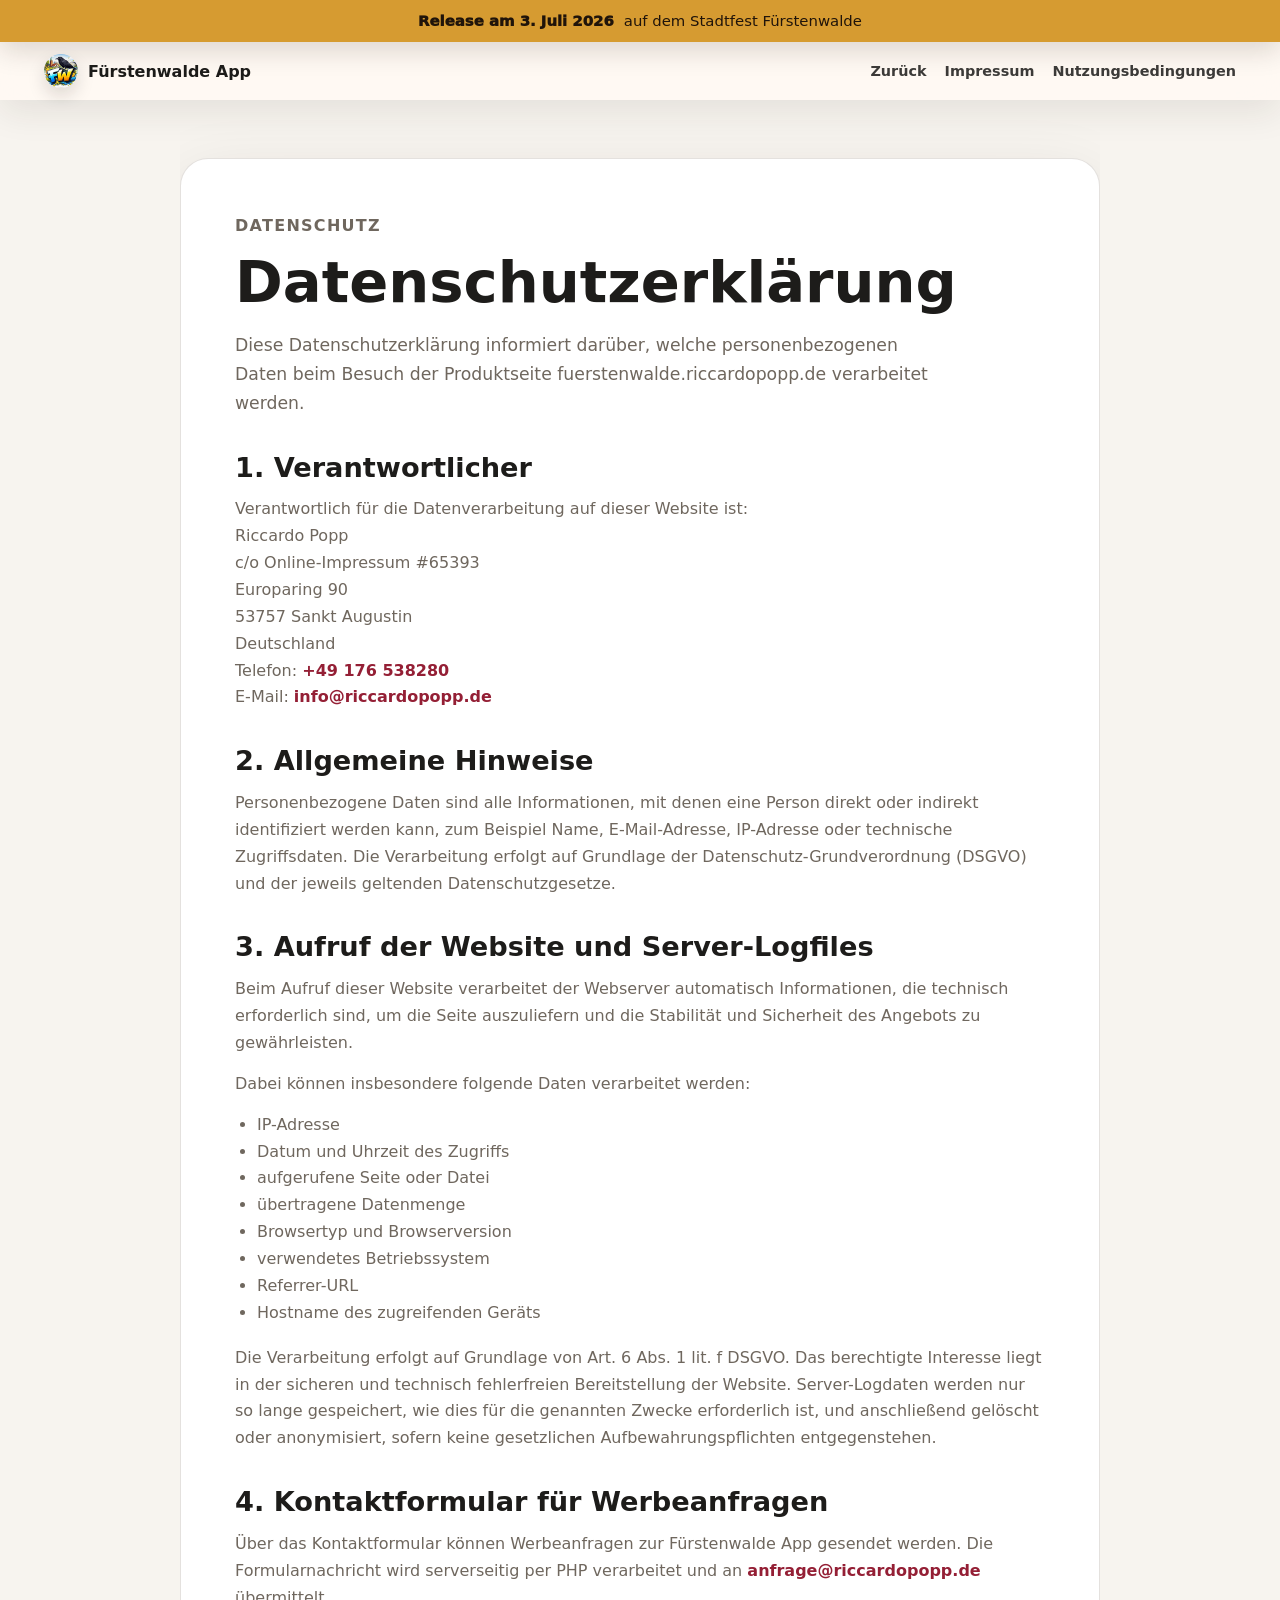
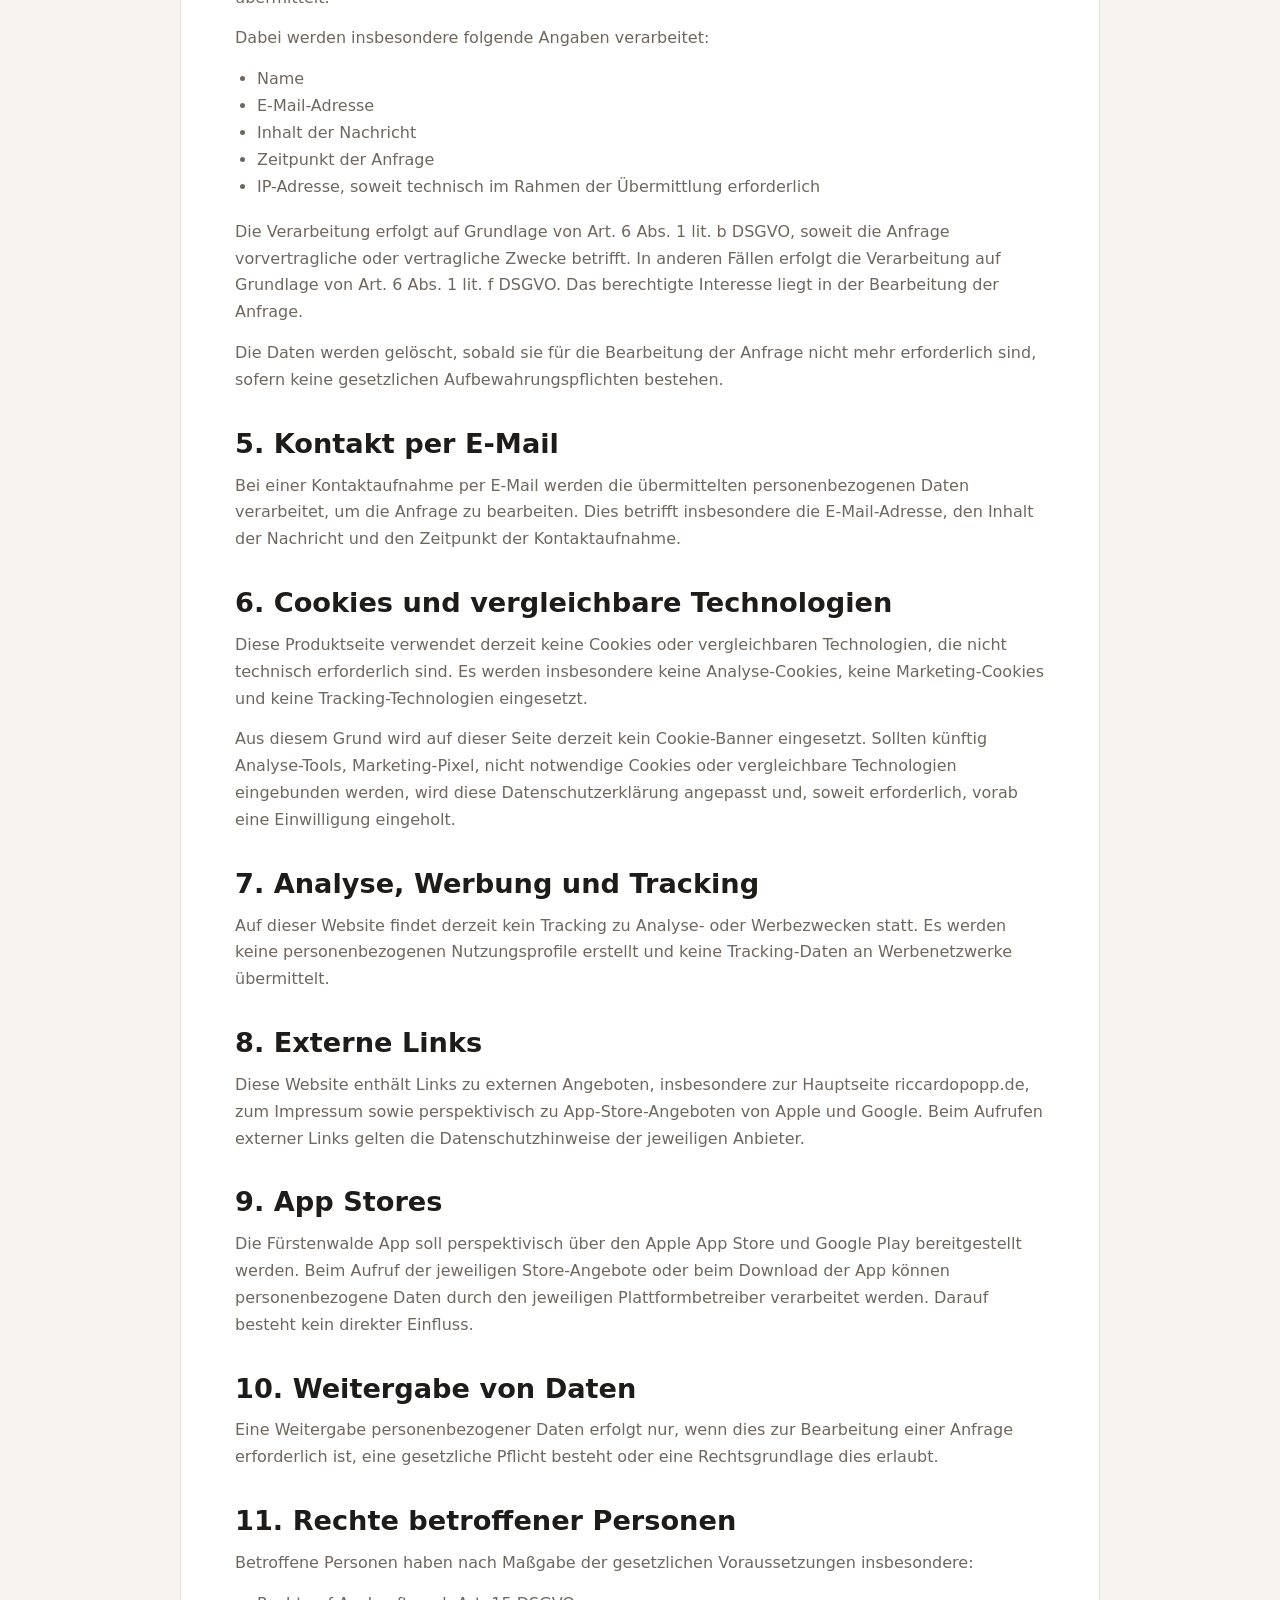
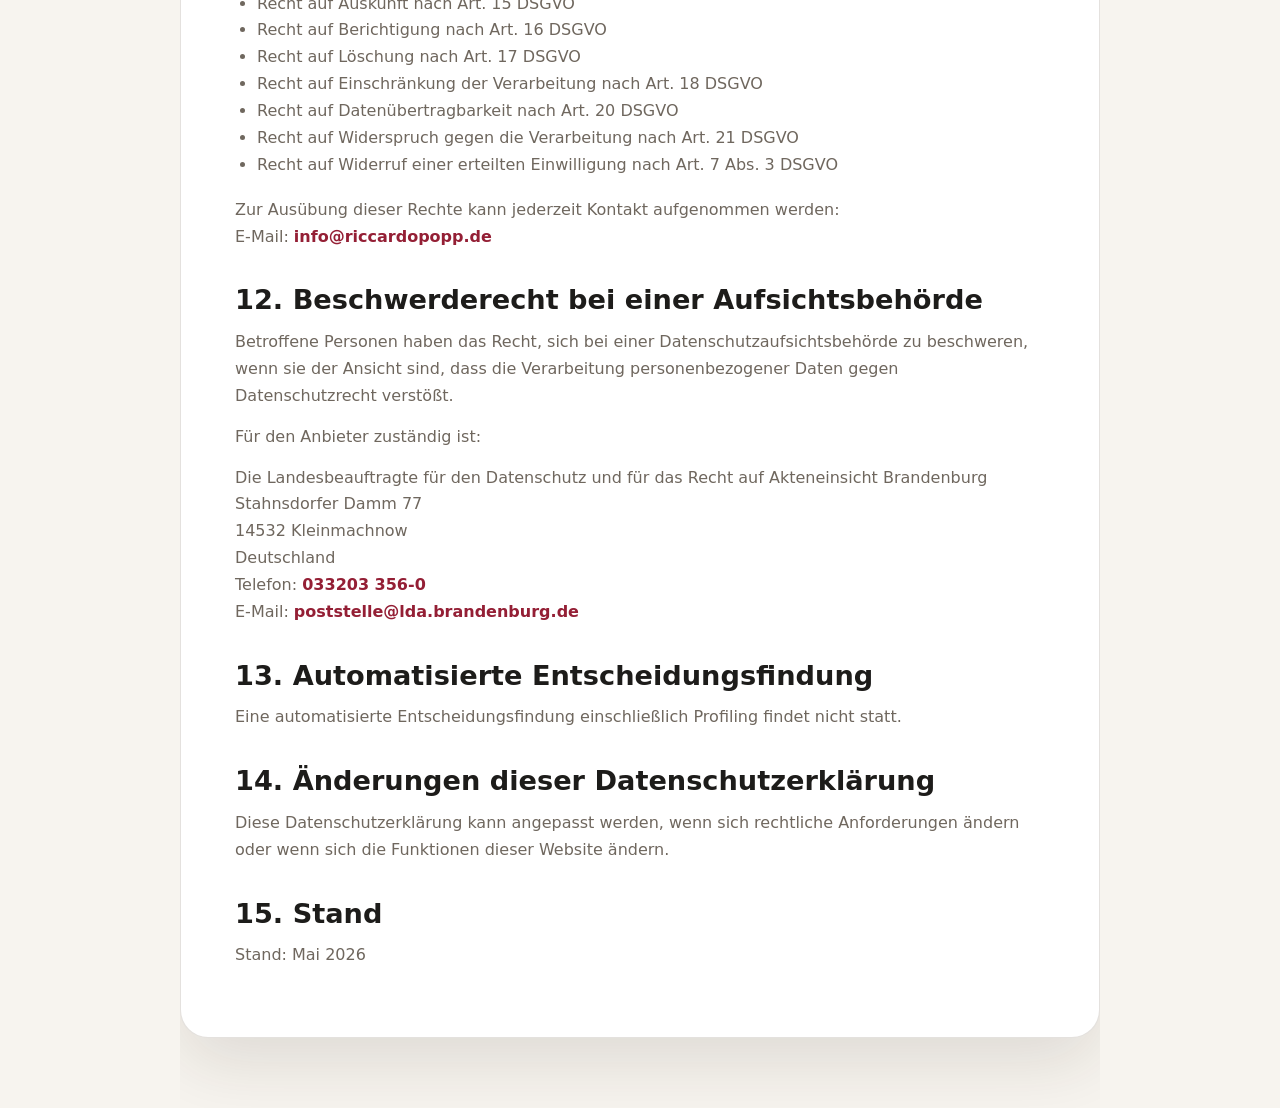
==== datenschutz.html @ dd573091 "fuerstenwalde" ====
<!doctype html>
<html lang="de">
  <head>
    <meta charset="utf-8" />
    <meta name="viewport" content="width=device-width, initial-scale=1" />
    <meta name="description" content="Datenschutzerklärung für die Produktseite der Fürstenwalde App gemäß DSGVO." />
    <title>Datenschutzerklärung | Fürstenwalde App</title>
    <meta name="robots" content="noindex, follow" />
    <meta name="theme-color" content="#d69b31" />
    <link rel="canonical" href="https://fuerstenwalde.riccardopopp.de/datenschutz.html" />
    <link rel="icon" type="image/png" sizes="512x512" href="assets/icon-512.png" />
    <link rel="apple-touch-icon" href="assets/icon-512.png" />
    <link rel="stylesheet" href="styles.css" />
  </head>
  <body class="legal-page">
    <div class="release-banner">
      <strong>Release am 3. Juli 2026</strong>
      <span>auf dem Stadtfest Fürstenwalde</span>
    </div>

    <header class="site-header is-scrolled legal-header">
      <a class="brand" href="./index.html" aria-label="Zur Fürstenwalde App Startseite">
        <img src="assets/icon-512.png" alt="" />
        <span>Fürstenwalde App</span>
      </a>
      <nav aria-label="Rechtliche Navigation">
        <a href="./index.html">Zurück</a>
        <a href="./impressum.html">Impressum</a>
        <a href="./nutzungsbedingungen.html">Nutzungsbedingungen</a>
      </nav>
    </header>

    <main class="legal-main">
      <article class="legal-card">
        <p class="section-kicker">Datenschutz</p>
        <h1>Datenschutzerklärung</h1>
        <p class="legal-intro">
          Diese Datenschutzerklärung informiert darüber, welche personenbezogenen Daten beim Besuch
          der Produktseite fuerstenwalde.riccardopopp.de verarbeitet werden.
        </p>

        <h2>1. Verantwortlicher</h2>
        <p>
          Verantwortlich für die Datenverarbeitung auf dieser Website ist:<br />
          Riccardo Popp<br />
          c/o Online-Impressum #65393<br />
          Europaring 90<br />
          53757 Sankt Augustin<br />
          Deutschland<br />
          Telefon: <a href="tel:+49176538280">+49 176 538280</a><br />
          E-Mail: <a href="mailto:info@riccardopopp.de">info@riccardopopp.de</a>
        </p>

        <h2>2. Allgemeine Hinweise</h2>
        <p>
          Personenbezogene Daten sind alle Informationen, mit denen eine Person direkt oder indirekt
          identifiziert werden kann, zum Beispiel Name, E-Mail-Adresse, IP-Adresse oder technische
          Zugriffsdaten. Die Verarbeitung erfolgt auf Grundlage der Datenschutz-Grundverordnung
          (DSGVO) und der jeweils geltenden Datenschutzgesetze.
        </p>

        <h2>3. Aufruf der Website und Server-Logfiles</h2>
        <p>
          Beim Aufruf dieser Website verarbeitet der Webserver automatisch Informationen, die
          technisch erforderlich sind, um die Seite auszuliefern und die Stabilität und Sicherheit
          des Angebots zu gewährleisten.
        </p>
        <p>Dabei können insbesondere folgende Daten verarbeitet werden:</p>
        <ul>
          <li>IP-Adresse</li>
          <li>Datum und Uhrzeit des Zugriffs</li>
          <li>aufgerufene Seite oder Datei</li>
          <li>übertragene Datenmenge</li>
          <li>Browsertyp und Browserversion</li>
          <li>verwendetes Betriebssystem</li>
          <li>Referrer-URL</li>
          <li>Hostname des zugreifenden Geräts</li>
        </ul>
        <p>
          Die Verarbeitung erfolgt auf Grundlage von Art. 6 Abs. 1 lit. f DSGVO. Das berechtigte
          Interesse liegt in der sicheren und technisch fehlerfreien Bereitstellung der Website.
          Server-Logdaten werden nur so lange gespeichert, wie dies für die genannten Zwecke
          erforderlich ist, und anschließend gelöscht oder anonymisiert, sofern keine gesetzlichen
          Aufbewahrungspflichten entgegenstehen.
        </p>

        <h2>4. Kontaktformular für Werbeanfragen</h2>
        <p>
          Über das Kontaktformular können Werbeanfragen zur Fürstenwalde App gesendet werden. Die
          Formularnachricht wird serverseitig per PHP verarbeitet und an
          <a href="mailto:anfrage@riccardopopp.de">anfrage@riccardopopp.de</a> übermittelt.
        </p>
        <p>Dabei werden insbesondere folgende Angaben verarbeitet:</p>
        <ul>
          <li>Name</li>
          <li>E-Mail-Adresse</li>
          <li>Inhalt der Nachricht</li>
          <li>Zeitpunkt der Anfrage</li>
          <li>IP-Adresse, soweit technisch im Rahmen der Übermittlung erforderlich</li>
        </ul>
        <p>
          Die Verarbeitung erfolgt auf Grundlage von Art. 6 Abs. 1 lit. b DSGVO, soweit die Anfrage
          vorvertragliche oder vertragliche Zwecke betrifft. In anderen Fällen erfolgt die
          Verarbeitung auf Grundlage von Art. 6 Abs. 1 lit. f DSGVO. Das berechtigte Interesse liegt
          in der Bearbeitung der Anfrage.
        </p>
        <p>
          Die Daten werden gelöscht, sobald sie für die Bearbeitung der Anfrage nicht mehr
          erforderlich sind, sofern keine gesetzlichen Aufbewahrungspflichten bestehen.
        </p>

        <h2>5. Kontakt per E-Mail</h2>
        <p>
          Bei einer Kontaktaufnahme per E-Mail werden die übermittelten personenbezogenen Daten
          verarbeitet, um die Anfrage zu bearbeiten. Dies betrifft insbesondere die E-Mail-Adresse,
          den Inhalt der Nachricht und den Zeitpunkt der Kontaktaufnahme.
        </p>

        <h2>6. Cookies und vergleichbare Technologien</h2>
        <p>
          Diese Produktseite verwendet derzeit keine Cookies oder vergleichbaren Technologien, die
          nicht technisch erforderlich sind. Es werden insbesondere keine Analyse-Cookies, keine
          Marketing-Cookies und keine Tracking-Technologien eingesetzt.
        </p>
        <p>
          Aus diesem Grund wird auf dieser Seite derzeit kein Cookie-Banner eingesetzt. Sollten
          künftig Analyse-Tools, Marketing-Pixel, nicht notwendige Cookies oder vergleichbare
          Technologien eingebunden werden, wird diese Datenschutzerklärung angepasst und, soweit
          erforderlich, vorab eine Einwilligung eingeholt.
        </p>

        <h2>7. Analyse, Werbung und Tracking</h2>
        <p>
          Auf dieser Website findet derzeit kein Tracking zu Analyse- oder Werbezwecken statt. Es
          werden keine personenbezogenen Nutzungsprofile erstellt und keine Tracking-Daten an
          Werbenetzwerke übermittelt.
        </p>

        <h2>8. Externe Links</h2>
        <p>
          Diese Website enthält Links zu externen Angeboten, insbesondere zur Hauptseite
          riccardopopp.de, zum Impressum sowie perspektivisch zu App-Store-Angeboten von Apple und
          Google. Beim Aufrufen externer Links gelten die Datenschutzhinweise der jeweiligen
          Anbieter.
        </p>

        <h2>9. App Stores</h2>
        <p>
          Die Fürstenwalde App soll perspektivisch über den Apple App Store und Google Play
          bereitgestellt werden. Beim Aufruf der jeweiligen Store-Angebote oder beim Download der App
          können personenbezogene Daten durch den jeweiligen Plattformbetreiber verarbeitet werden.
          Darauf besteht kein direkter Einfluss.
        </p>

        <h2>10. Weitergabe von Daten</h2>
        <p>
          Eine Weitergabe personenbezogener Daten erfolgt nur, wenn dies zur Bearbeitung einer
          Anfrage erforderlich ist, eine gesetzliche Pflicht besteht oder eine Rechtsgrundlage dies
          erlaubt.
        </p>

        <h2>11. Rechte betroffener Personen</h2>
        <p>Betroffene Personen haben nach Maßgabe der gesetzlichen Voraussetzungen insbesondere:</p>
        <ul>
          <li>Recht auf Auskunft nach Art. 15 DSGVO</li>
          <li>Recht auf Berichtigung nach Art. 16 DSGVO</li>
          <li>Recht auf Löschung nach Art. 17 DSGVO</li>
          <li>Recht auf Einschränkung der Verarbeitung nach Art. 18 DSGVO</li>
          <li>Recht auf Datenübertragbarkeit nach Art. 20 DSGVO</li>
          <li>Recht auf Widerspruch gegen die Verarbeitung nach Art. 21 DSGVO</li>
          <li>Recht auf Widerruf einer erteilten Einwilligung nach Art. 7 Abs. 3 DSGVO</li>
        </ul>
        <p>
          Zur Ausübung dieser Rechte kann jederzeit Kontakt aufgenommen werden:<br />
          E-Mail: <a href="mailto:info@riccardopopp.de">info@riccardopopp.de</a>
        </p>

        <h2>12. Beschwerderecht bei einer Aufsichtsbehörde</h2>
        <p>
          Betroffene Personen haben das Recht, sich bei einer Datenschutzaufsichtsbehörde zu
          beschweren, wenn sie der Ansicht sind, dass die Verarbeitung personenbezogener Daten gegen
          Datenschutzrecht verstößt.
        </p>
        <p>Für den Anbieter zuständig ist:</p>
        <p>
          Die Landesbeauftragte für den Datenschutz und für das Recht auf Akteneinsicht Brandenburg<br />
          Stahnsdorfer Damm 77<br />
          14532 Kleinmachnow<br />
          Deutschland<br />
          Telefon: <a href="tel:+49332033560">033203 356-0</a><br />
          E-Mail: <a href="mailto:poststelle@lda.brandenburg.de">poststelle@lda.brandenburg.de</a>
        </p>

        <h2>13. Automatisierte Entscheidungsfindung</h2>
        <p>Eine automatisierte Entscheidungsfindung einschließlich Profiling findet nicht statt.</p>

        <h2>14. Änderungen dieser Datenschutzerklärung</h2>
        <p>
          Diese Datenschutzerklärung kann angepasst werden, wenn sich rechtliche Anforderungen ändern
          oder wenn sich die Funktionen dieser Website ändern.
        </p>

        <h2>15. Stand</h2>
        <p>Stand: Mai 2026</p>
      </article>
    </main>
  </body>
</html>
---- styles.css ----
:root {
  color-scheme: light;
  --bg: #f7f4ef;
  --surface: #fffaf3;
  --surface-strong: #ffffff;
  --ink: #1d1c1a;
  --muted: #6f675e;
  --line: rgba(90, 69, 53, 0.16);
  --primary: #941f35;
  --primary-dark: #651525;
  --civic: #1f6f6d;
  --gold: #d69b31;
  --green: #577d4c;
  --shadow: 0 24px 70px rgba(45, 32, 20, 0.14);
  --radius: 8px;
  --max: 1180px;
  --section-y: clamp(46px, 6vw, 76px);
  --section-y-tight: clamp(28px, 4vw, 46px);
  --hero-shift: 0px;
  --hero-scale: 1;
  --showcase-shift: 0px;
  --showcase-x: 0px;
  --showcase-bg-x: 0px;
  --showcase-bg-y: 0px;
  --showcase-scale: 1;
  --showcase-rotate: 0deg;
  --waldemar-shift: 0px;
  --waldemar-x: 0px;
  --waldemar-scale: 1;
  --waldemar-rotate: 0deg;
  --city-shift: 0px;
  --hero-content-shift: 0px;
  --spotlight-x: 50%;
  --spotlight-y: 20%;
}

* {
  box-sizing: border-box;
}

html {
  scroll-behavior: smooth;
}

body {
  margin: 0;
  font-family: Inter, ui-sans-serif, system-ui, -apple-system, BlinkMacSystemFont, "Segoe UI", sans-serif;
  background:
    linear-gradient(180deg, rgba(255, 250, 243, 0.9), rgba(247, 244, 239, 0.98) 22%, var(--bg));
  color: var(--ink);
}

img {
  display: block;
  max-width: 100%;
  height: auto;
}

a {
  color: inherit;
  text-decoration: none;
}

.release-banner {
  position: fixed;
  z-index: 30;
  top: 0;
  left: 0;
  right: 0;
  min-height: 42px;
  display: flex;
  align-items: center;
  justify-content: center;
  gap: 10px;
  padding: 9px 18px;
  background: var(--gold);
  color: #20140a;
  text-align: center;
  font-size: 0.93rem;
  box-shadow: 0 8px 28px rgba(32, 20, 10, 0.16);
}

.release-banner strong {
  font-weight: 950;
}

.site-header {
  position: fixed;
  z-index: 20;
  top: 42px;
  left: 0;
  right: 0;
  display: flex;
  align-items: center;
  justify-content: space-between;
  gap: 24px;
  padding: 16px clamp(18px, 4vw, 44px);
  color: white;
  transition: background 220ms ease, color 220ms ease, box-shadow 220ms ease, padding 220ms ease;
}

.site-header.is-scrolled {
  background: rgba(255, 250, 243, 0.9);
  color: var(--ink);
  box-shadow: 0 12px 35px rgba(45, 32, 20, 0.09);
  backdrop-filter: blur(18px);
  padding-top: 12px;
  padding-bottom: 12px;
}

.brand {
  display: inline-flex;
  align-items: center;
  gap: 10px;
  font-weight: 800;
}

.brand img {
  width: 34px;
  height: 34px;
  border-radius: 50%;
  background: white;
  box-shadow: 0 8px 18px rgba(18, 14, 10, 0.14);
  transition: transform 220ms ease;
}

.brand:hover img {
  transform: scale(1.05);
}

nav {
  display: flex;
  align-items: center;
  gap: 18px;
  font-size: 0.9rem;
  font-weight: 700;
}

nav a {
  opacity: 0.86;
  position: relative;
  transition: opacity 180ms ease;
}

nav a::after {
  content: "";
  position: absolute;
  left: 0;
  right: 0;
  bottom: -8px;
  height: 2px;
  background: currentColor;
  opacity: 0;
  transform: scaleX(0.5);
  transition: opacity 180ms ease, transform 180ms ease;
}

nav a:hover {
  opacity: 1;
}

nav a:hover::after {
  opacity: 0.38;
  transform: scaleX(1);
}

main {
  overflow: hidden;
}

.hero {
  position: relative;
  min-height: 86svh;
  display: flex;
  align-items: center;
  padding: 142px clamp(20px, 6vw, 86px) 62px;
  color: white;
  isolation: isolate;
  overflow: hidden;
}

.hero-bg,
.hero-overlay {
  position: absolute;
  inset: 0;
  width: 100%;
  height: 100%;
}

.hero-bg {
  object-fit: cover;
  transform: translate3d(0, var(--hero-shift), 0) scale(var(--hero-scale));
  transform-origin: center;
  will-change: transform;
}

.hero-overlay {
  background:
    radial-gradient(circle at var(--spotlight-x) var(--spotlight-y), rgba(214, 155, 49, 0.28), transparent 24%),
    linear-gradient(90deg, rgba(35, 17, 21, 0.86), rgba(35, 17, 21, 0.58) 46%, rgba(35, 17, 21, 0.24)),
    linear-gradient(0deg, rgba(0, 0, 0, 0.32), rgba(0, 0, 0, 0.05));
  transition: background 240ms ease;
}

.hero::after {
  content: "";
  position: absolute;
  inset: auto -10% -22% -10%;
  height: 34%;
  z-index: 0;
  background: linear-gradient(0deg, var(--bg), rgba(247, 244, 239, 0));
  pointer-events: none;
}

.hero-content {
  position: relative;
  z-index: 1;
}

.hero-content {
  max-width: 740px;
  animation: heroEnter 900ms cubic-bezier(0.16, 1, 0.3, 1) backwards;
  transform: translate3d(0, var(--hero-content-shift), 0);
  will-change: transform;
}

.eyebrow,
.section-kicker {
  margin: 0 0 12px;
  color: var(--gold);
  font-size: 0.74rem;
  font-weight: 900;
  letter-spacing: 0.08em;
  text-transform: uppercase;
}

.hero h1,
h2 {
  margin: 0;
  font-weight: 880;
  line-height: 1.04;
}

.hero h1 {
  max-width: 740px;
  font-size: clamp(2.85rem, 6.2vw, 4.9rem);
}

.hero p {
  max-width: 620px;
  margin: 20px 0 0;
  font-size: clamp(1.03rem, 1.6vw, 1.22rem);
  line-height: 1.52;
  color: rgba(255, 255, 255, 0.88);
}

.hero-actions {
  display: flex;
  flex-wrap: wrap;
  gap: 12px;
  margin-top: 28px;
}

.button {
  display: inline-flex;
  align-items: center;
  justify-content: center;
  min-height: 46px;
  padding: 0 17px;
  border-radius: var(--radius);
  font-weight: 820;
  transition: transform 180ms ease, box-shadow 180ms ease, background 180ms ease, border-color 180ms ease;
}

.button:hover {
  transform: translateY(-2px);
}

.button.primary {
  background: var(--primary);
  color: white;
  box-shadow: 0 16px 35px rgba(148, 31, 53, 0.28);
}

.button.secondary {
  color: white;
  border: 1px solid rgba(255, 255, 255, 0.54);
  background: rgba(255, 255, 255, 0.1);
  backdrop-filter: blur(12px);
}

.button.primary:hover {
  box-shadow: 0 22px 46px rgba(148, 31, 53, 0.34);
}

.button.secondary:hover {
  border-color: rgba(255, 255, 255, 0.82);
  background: rgba(255, 255, 255, 0.16);
}

.intro,
.story,
.store-release,
.showcase,
.features,
.audiences,
.waldemar,
.ads,
.team,
.contact,
.support-faq {
  width: min(var(--max), calc(100% - 40px));
  margin: 0 auto;
  padding: var(--section-y) 0;
}

.intro {
  display: grid;
  grid-template-columns: 0.86fr 1fr;
  gap: clamp(26px, 6vw, 70px);
  align-items: start;
}

.story {
  display: grid;
  grid-template-columns: 0.78fr 1fr;
  gap: clamp(26px, 6vw, 70px);
  padding-top: 0;
}

.story-text {
  display: grid;
  gap: 18px;
}

.store-release {
  display: grid;
  grid-template-columns: 1fr 0.82fr;
  gap: clamp(26px, 5vw, 60px);
  align-items: center;
  padding-top: var(--section-y-tight);
}

.store-release p {
  max-width: 680px;
  margin: 16px 0 0;
  color: var(--muted);
  font-size: clamp(1rem, 1.35vw, 1.14rem);
  line-height: 1.62;
}

.notify-form {
  margin-top: 24px;
}

.notify-row {
  display: flex;
  gap: 10px;
}

.notify-row input[type="email"] {
  flex: 1;
  min-width: 0;
  padding: 13px 16px;
  border: 1px solid var(--line);
  border-radius: var(--radius);
  background: var(--surface-strong);
  color: var(--ink);
  font: inherit;
  font-size: 0.97rem;
  font-weight: 700;
  outline: none;
  transition: border-color 160ms ease, box-shadow 160ms ease;
}

.notify-row input[type="email"]:focus {
  border-color: var(--primary);
  box-shadow: 0 0 0 4px rgba(148, 31, 53, 0.1);
}

.notify-row input[type="email"]::placeholder {
  color: var(--muted);
  font-weight: 500;
}

.notify-row button {
  padding: 13px 20px;
  border: 0;
  border-radius: var(--radius);
  background: var(--primary);
  color: white;
  font: inherit;
  font-size: 0.97rem;
  font-weight: 820;
  white-space: nowrap;
  cursor: pointer;
  box-shadow: 0 10px 28px rgba(148, 31, 53, 0.24);
  transition: transform 180ms ease, box-shadow 180ms ease, opacity 180ms ease;
}

.notify-row button:hover {
  transform: translateY(-2px);
  box-shadow: 0 16px 36px rgba(148, 31, 53, 0.3);
}

.notify-row button:disabled {
  cursor: wait;
  opacity: 0.7;
}

.notify-status {
  margin-top: 10px;
  font-size: 0.9rem;
  font-weight: 800;
  color: var(--muted);
}

.notify-status.is-success {
  color: var(--green);
}

.notify-status.is-error {
  color: var(--primary);
}

.sr-only {
  position: absolute;
  width: 1px;
  height: 1px;
  padding: 0;
  margin: -1px;
  overflow: hidden;
  clip: rect(0, 0, 0, 0);
  white-space: nowrap;
  border: 0;
}

.store-badges {
  display: grid;
  gap: 14px;
}

.store-badge {
  min-height: 78px;
  display: flex;
  align-items: center;
  gap: 16px;
  padding: 15px 18px;
  color: white;
  background: #0e1117;
  border: 1px solid rgba(255, 255, 255, 0.12);
  border-radius: 16px;
  box-shadow: 0 18px 42px rgba(18, 14, 10, 0.16);
  transition: transform 220ms ease, box-shadow 220ms ease;
}

.store-badge img {
  width: 34px;
  height: 38px;
  object-fit: contain;
}

.store-badge span,
.store-badge small,
.store-badge strong {
  display: block;
}

.store-badge small {
  color: rgba(255, 255, 255, 0.68);
  font-size: 0.78rem;
  font-weight: 750;
}

.store-badge strong {
  margin-top: 2px;
  font-size: 1.34rem;
  line-height: 1;
}

.store-badge.is-disabled {
  cursor: default;
  pointer-events: none;
}

.store-badge:hover {
  transform: translateY(-3px);
  box-shadow: 0 24px 54px rgba(18, 14, 10, 0.22);
}

h2 {
  font-size: clamp(1.85rem, 3.2vw, 3.05rem);
  letter-spacing: 0;
}

.intro > p,
.story-text p,
.showcase-copy p,
.waldemar p,
.ads p {
  margin: 0;
  color: var(--muted);
  font-size: clamp(1rem, 1.35vw, 1.14rem);
  line-height: 1.62;
}

.proof-strip {
  display: grid;
  grid-template-columns: repeat(3, minmax(0, 1fr));
  width: min(var(--max), calc(100% - 40px));
  margin: 0 auto;
  border-top: 1px solid var(--line);
  border-bottom: 1px solid var(--line);
}

.proof-strip div {
  padding: 22px 20px;
  border-right: 1px solid var(--line);
}

.proof-strip div:last-child {
  border-right: 0;
}

.proof-strip strong {
  display: block;
  color: var(--primary);
  font-size: clamp(1.75rem, 3vw, 2.65rem);
  line-height: 1;
}

.proof-strip span {
  display: block;
  margin-top: 8px;
  color: var(--muted);
  font-weight: 750;
}

.showcase {
  display: grid;
  grid-template-columns: 0.76fr 1fr;
  gap: clamp(30px, 6vw, 76px);
  align-items: center;
}

.showcase-copy p {
  margin-top: 16px;
}

.showcase-copy p + p {
  margin-top: 16px;
}

.showcase-highlight {
  position: relative;
  display: grid;
  place-items: center;
  min-height: clamp(430px, 52vw, 640px);
  isolation: isolate;
  perspective: 1000px;
}

.showcase-highlight::before {
  content: "";
  position: absolute;
  z-index: -1;
  width: min(88%, 640px);
  aspect-ratio: 1;
  border-radius: 50%;
  background:
    radial-gradient(circle, rgba(148, 31, 53, 0.18), transparent 62%),
    radial-gradient(circle at 62% 36%, rgba(31, 111, 109, 0.16), transparent 52%);
  filter: blur(2px);
  opacity: 0.82;
  transform: translate3d(var(--showcase-bg-x), var(--showcase-bg-y), 0) scale(var(--showcase-scale));
  transition: transform 120ms linear;
}

.showcase-highlight .showcase-home-person {
  width: 92%;
  max-width: 610px;
  justify-self: center;
  background: transparent;
  border: 0;
  border-radius: 0;
  box-shadow: none;
  transform:
    translate3d(var(--showcase-x), var(--showcase-shift), 0)
    rotateZ(var(--showcase-rotate))
    scale(var(--showcase-scale));
  transition: transform 120ms linear;
  will-change: transform;
}

.section-heading {
  max-width: 780px;
  margin-bottom: 28px;
}

.feature-grid {
  display: grid;
  grid-template-columns: repeat(3, minmax(0, 1fr));
  gap: 14px;
}

.audiences {
  padding-top: 0;
}

.audience-grid {
  display: grid;
  grid-template-columns: repeat(4, minmax(0, 1fr));
  gap: 14px;
}

.feature-grid article,
.audience-grid article,
.team-grid article {
  position: relative;
  overflow: hidden;
  background: var(--surface-strong);
  border: 1px solid var(--line);
  border-radius: var(--radius);
  box-shadow: 0 14px 42px rgba(45, 32, 20, 0.08);
  transition: transform 220ms ease, box-shadow 220ms ease, border-color 220ms ease;
}

.feature-grid article::before,
.audience-grid article::before,
.team-grid article::before,
.faq-group::before,
.contact-links a::before {
  content: "";
  position: absolute;
  inset: 0;
  background: linear-gradient(135deg, rgba(255, 255, 255, 0.68), rgba(255, 255, 255, 0));
  opacity: 0;
  pointer-events: none;
  transition: opacity 220ms ease;
}

.feature-grid article:hover,
.audience-grid article:hover,
.team-grid article:hover {
  transform: translateY(-4px);
  border-color: rgba(148, 31, 53, 0.24);
  box-shadow: 0 22px 60px rgba(45, 32, 20, 0.13);
}

.feature-grid article:hover::before,
.audience-grid article:hover::before,
.team-grid article:hover::before,
.faq-group:hover::before,
.contact-links a:hover::before {
  opacity: 1;
}

.feature-grid article {
  min-height: 208px;
  padding: 22px;
}

.audience-grid article {
  min-height: 204px;
  padding: 22px;
  background: var(--surface);
}

.audience-grid h3 {
  margin: 0 0 14px;
  font-size: 1.12rem;
}

.feature-grid span {
  color: var(--primary);
  font-weight: 900;
}

.feature-grid h3 {
  margin: 30px 0 10px;
  font-size: 1.18rem;
}

.feature-grid p,
.audience-grid p,
.team-grid span {
  color: var(--muted);
  line-height: 1.55;
}

.waldemar {
  display: grid;
  grid-template-columns: 0.92fr 0.92fr;
  gap: clamp(28px, 5vw, 64px);
  align-items: center;
  padding-top: var(--section-y-tight);
  padding-bottom: 0;
}

.waldemar h2 {
  max-width: 760px;
}

.waldemar p {
  margin-top: 16px;
}

.waldemar p + p {
  margin-top: 16px;
}

.waldemar-visual {
  position: relative;
  display: grid;
  place-items: end center;
  min-height: 500px;
  padding: 0;
  overflow: visible;
  perspective: 1000px;
}

.waldemar-timmy {
  width: min(96%, 520px);
  filter: drop-shadow(0 20px 42px rgba(45, 32, 20, 0.16));
  transform:
    translate3d(var(--waldemar-x), var(--waldemar-shift), 0)
    rotateZ(var(--waldemar-rotate))
    scale(var(--waldemar-scale));
  transition: transform 120ms linear;
  will-change: transform;
}

.waldemar-badge {
  position: absolute;
  left: 8%;
  top: 13%;
  width: min(21%, 118px);
  border-radius: 50%;
  background: white;
  padding: 8px;
  box-shadow: 0 16px 34px rgba(45, 32, 20, 0.18);
  animation: badgeFloat 4.8s ease-in-out infinite;
  will-change: transform;
}

.city-band {
  position: relative;
  min-height: 380px;
  display: grid;
  align-items: end;
  color: white;
  margin: 18px 0;
  padding: 56px clamp(20px, 6vw, 86px);
  overflow: hidden;
}

.city-band img {
  position: absolute;
  inset: 0;
  width: 100%;
  height: 100%;
  object-fit: cover;
  transform: translate3d(0, var(--city-shift), 0) scale(1.06);
  will-change: transform;
}

.city-band::after {
  content: "";
  position: absolute;
  inset: 0;
  background: linear-gradient(0deg, rgba(18, 14, 10, 0.76), rgba(18, 14, 10, 0.08));
}

.city-band div {
  position: relative;
  z-index: 1;
  max-width: 850px;
  transform: translate3d(0, calc(var(--city-shift) * -0.3), 0);
  transition: transform 120ms linear;
}

.ads {
  display: grid;
  grid-template-columns: 0.95fr 0.9fr;
  gap: clamp(30px, 6vw, 76px);
  align-items: center;
}

.ads p {
  margin: 16px 0 22px;
}

.ads p + p {
  margin-top: -10px;
}

.ad-contact-form {
  position: relative;
  overflow: hidden;
  display: grid;
  gap: 16px;
  width: min(100%, 560px);
  justify-self: center;
  padding: clamp(24px, 4vw, 42px);
  color: white;
  background:
    radial-gradient(circle at 18% 18%, rgba(31, 111, 109, 0.28), transparent 34%),
    radial-gradient(circle at 86% 18%, rgba(148, 31, 53, 0.22), transparent 32%),
    linear-gradient(135deg, rgba(22, 31, 36, 0.97), rgba(12, 13, 27, 0.98));
  border: 1px solid rgba(255, 255, 255, 0.14);
  border-radius: 28px;
  box-shadow: 0 30px 80px rgba(23, 18, 26, 0.24);
  transition: transform 220ms ease, box-shadow 220ms ease;
  transform: translate3d(0, calc(var(--waldemar-shift) * -0.08), 0);
}

.ad-contact-form::before {
  content: "";
  position: absolute;
  inset: 0;
  background:
    linear-gradient(115deg, transparent 18%, rgba(255, 255, 255, 0.11) 42%, transparent 66%);
  opacity: 0.72;
  transform: translateX(-100%);
  pointer-events: none;
}

.ads.is-visible .ad-contact-form::before {
  animation: cardSheen 1200ms ease 360ms both;
}

.ad-contact-form:hover {
  transform: translateY(-3px);
  box-shadow: 0 36px 92px rgba(23, 18, 26, 0.3);
}

.form-hp {
  display: none;
}

.ad-contact-form h3 {
  margin: 0 0 8px;
  text-align: center;
  font-size: clamp(1.65rem, 3vw, 2.25rem);
  line-height: 1.12;
}

.ad-contact-form label {
  display: grid;
  gap: 8px;
  font-weight: 820;
  font-size: 0.98rem;
}

.ad-contact-form input,
.ad-contact-form textarea {
  width: 100%;
  border: 1px solid rgba(255, 255, 255, 0.24);
  border-radius: 16px;
  background: rgba(255, 255, 255, 0.12);
  color: white;
  font: inherit;
  font-size: 1rem;
  font-weight: 700;
  outline: none;
  padding: 15px 17px;
  transition: border-color 160ms ease, background 160ms ease, box-shadow 160ms ease;
}

.ad-contact-form textarea {
  min-height: 132px;
  resize: vertical;
}

.ad-contact-form input::placeholder,
.ad-contact-form textarea::placeholder {
  color: rgba(255, 255, 255, 0.58);
}

.ad-contact-form input:focus,
.ad-contact-form textarea:focus {
  border-color: rgba(255, 255, 255, 0.56);
  background: rgba(255, 255, 255, 0.16);
  box-shadow: 0 0 0 4px rgba(214, 155, 49, 0.16);
}

.form-submit {
  min-height: 52px;
  margin-top: 4px;
  border: 0;
  border-radius: 16px;
  color: white;
  background: linear-gradient(135deg, #55c7df, #05a8dc);
  font: inherit;
  font-size: 1rem;
  font-weight: 880;
  cursor: pointer;
  box-shadow: 0 18px 38px rgba(5, 168, 220, 0.22);
  transition: transform 180ms ease, filter 180ms ease, box-shadow 180ms ease, opacity 180ms ease;
}

.form-submit:hover {
  filter: brightness(1.04);
  transform: translateY(-2px);
  box-shadow: 0 24px 48px rgba(5, 168, 220, 0.28);
}

.form-submit:disabled {
  cursor: wait;
  opacity: 0.72;
}

.form-status {
  min-height: 1.25em;
  margin: 0;
  color: rgba(255, 255, 255, 0.74);
  font-size: 0.92rem;
  font-weight: 800;
  text-align: center;
}

.form-status.is-success {
  color: #86e3b5;
}

.form-status.is-error {
  color: #ffb1b1;
}

.team-grid {
  display: grid;
  grid-template-columns: repeat(4, minmax(0, 1fr));
  gap: 14px;
}

.team-grid article {
  padding: 20px;
}

.team-grid strong,
.team-grid span {
  display: block;
}

.team-grid strong {
  font-size: 1.08rem;
}

.team-grid span {
  margin-top: 12px;
}

.contact {
  display: grid;
  grid-template-columns: 0.8fr 1fr;
  gap: clamp(26px, 5vw, 60px);
  border-top: 1px solid var(--line);
}

.contact-links {
  display: grid;
  gap: 10px;
}

.contact-links a {
  position: relative;
  overflow: hidden;
  display: flex;
  flex-direction: column;
  gap: 3px;
  padding: 16px;
  border-radius: var(--radius);
  background: var(--surface-strong);
  border: 1px solid var(--line);
  font-weight: 800;
  overflow-wrap: anywhere;
  transition: transform 180ms ease, box-shadow 180ms ease, border-color 180ms ease;
}

.contact-links a small {
  display: block;
  color: var(--muted);
  font-size: 0.78rem;
  font-weight: 700;
  letter-spacing: 0.02em;
  text-transform: uppercase;
}

.contact-links a:hover {
  transform: translateY(-2px);
  border-color: rgba(148, 31, 53, 0.24);
  box-shadow: 0 16px 40px rgba(45, 32, 20, 0.1);
}

.support-faq {
  padding-top: 0;
}

.support-faq .section-heading p:not(.section-kicker) {
  max-width: 720px;
  margin: 16px 0 0;
  color: var(--muted);
  font-size: clamp(1rem, 1.25vw, 1.08rem);
  line-height: 1.62;
}

.faq-groups {
  display: grid;
  grid-template-columns: repeat(2, minmax(0, 1fr));
  gap: 14px;
}

.faq-group {
  position: relative;
  overflow: hidden;
  padding: 20px 22px;
  background: var(--surface-strong);
  border: 1px solid var(--line);
  border-radius: var(--radius);
  box-shadow: 0 14px 42px rgba(45, 32, 20, 0.08);
  transition: transform 220ms ease, box-shadow 220ms ease, border-color 220ms ease;
}

.faq-group:hover {
  transform: translateY(-3px);
  border-color: rgba(148, 31, 53, 0.2);
  box-shadow: 0 22px 60px rgba(45, 32, 20, 0.12);
}

.faq-group h3 {
  margin: 0 0 12px;
  color: var(--primary);
  font-size: 1.08rem;
}

.faq-group details {
  border-top: 1px solid var(--line);
}

.faq-group details:first-of-type {
  border-top: 0;
}

.faq-group summary {
  position: relative;
  cursor: pointer;
  list-style: none;
  padding: 13px 32px 13px 0;
  font-weight: 800;
  line-height: 1.35;
}

.faq-group summary::-webkit-details-marker {
  display: none;
}

.faq-group summary::after {
  content: "+";
  position: absolute;
  top: 11px;
  right: 0;
  color: var(--primary);
  font-size: 1.3rem;
  font-weight: 900;
}

.faq-group details[open] summary::after {
  content: "-";
}

.faq-group p {
  margin: -2px 0 18px;
  color: var(--muted);
  line-height: 1.58;
}

footer {
  display: flex;
  align-items: center;
  justify-content: space-between;
  gap: 20px;
  padding: 24px clamp(20px, 6vw, 86px);
  color: var(--muted);
  border-top: 1px solid var(--line);
}

.footer-brand {
  display: flex;
  flex-direction: column;
  gap: 2px;
}

.footer-brand span:first-child {
  color: var(--ink);
  font-weight: 800;
  font-size: 0.95rem;
}

.footer-brand span:last-child {
  font-size: 0.82rem;
}

.footer-legal {
  display: flex;
  gap: 20px;
  flex-wrap: wrap;
  justify-content: flex-end;
  font-size: 0.82rem;
  font-weight: 700;
}

.footer-legal a {
  opacity: 0.72;
  transition: opacity 160ms ease;
}

.footer-legal a:hover {
  opacity: 1;
}

.legal-page {
  background: var(--bg);
}

.legal-header {
  color: var(--ink);
}

.legal-header nav {
  display: flex;
}

.legal-main {
  width: min(920px, calc(100% - 40px));
  margin: 0 auto;
  padding: 158px 0 70px;
}

.legal-card {
  padding: clamp(26px, 5vw, 54px);
  background: var(--surface-strong);
  border: 1px solid var(--line);
  border-radius: 28px;
  box-shadow: 0 24px 70px rgba(45, 32, 20, 0.12);
}

.legal-card h1 {
  margin: 0;
  font-size: clamp(2.2rem, 5vw, 3.6rem);
  line-height: 1.02;
}

.legal-card h2 {
  margin: 34px 0 12px;
  font-size: clamp(1.25rem, 2.4vw, 1.7rem);
  line-height: 1.2;
}

.legal-card p,
.legal-card li {
  color: var(--muted);
  font-size: 1rem;
  line-height: 1.68;
}

.legal-card p {
  margin: 0 0 14px;
}

.legal-card ul {
  margin: 0 0 18px;
  padding-left: 22px;
}

.legal-card a {
  color: var(--primary);
  font-weight: 800;
}

.legal-intro {
  max-width: 720px;
  margin-top: 18px !important;
  font-size: 1.08rem !important;
}

.reveal {
  opacity: 0;
  transform: translateY(34px) scale(0.985);
  filter: blur(8px);
  transition:
    opacity 760ms cubic-bezier(0.16, 1, 0.3, 1),
    transform 760ms cubic-bezier(0.16, 1, 0.3, 1),
    filter 760ms cubic-bezier(0.16, 1, 0.3, 1);
}

.reveal.is-visible {
  opacity: 1;
  transform: translateY(0);
  filter: blur(0);
}

.reveal.is-visible .feature-grid article,
.reveal.is-visible .audience-grid article,
.reveal.is-visible .team-grid article,
.reveal.is-visible .faq-group,
  .reveal.is-visible .store-badge,
  .reveal.is-visible .proof-strip div {
  animation: itemRise 700ms cubic-bezier(0.16, 1, 0.3, 1) backwards;
}

.showcase.reveal.is-visible .showcase-home-person {
  animation: imageFocusIn 980ms cubic-bezier(0.16, 1, 0.3, 1) both;
}

.waldemar.reveal.is-visible .waldemar-timmy {
  animation: imageFocusIn 980ms cubic-bezier(0.16, 1, 0.3, 1) both;
}

.city-band.reveal.is-visible img {
  animation: cityFocusIn 1100ms cubic-bezier(0.16, 1, 0.3, 1) both;
}

.reveal.is-visible .feature-grid article:nth-child(2),
.reveal.is-visible .audience-grid article:nth-child(2),
.reveal.is-visible .team-grid article:nth-child(2),
.reveal.is-visible .faq-group:nth-child(2),
.reveal.is-visible .store-badge:nth-child(2),
.reveal.is-visible .proof-strip div:nth-child(2) {
  animation-delay: 80ms;
}

.reveal.is-visible .feature-grid article:nth-child(3),
.reveal.is-visible .audience-grid article:nth-child(3),
.reveal.is-visible .team-grid article:nth-child(3),
.reveal.is-visible .faq-group:nth-child(3),
.reveal.is-visible .proof-strip div:nth-child(3) {
  animation-delay: 160ms;
}

.reveal.is-visible .feature-grid article:nth-child(4),
.reveal.is-visible .audience-grid article:nth-child(4),
.reveal.is-visible .team-grid article:nth-child(4),
.reveal.is-visible .faq-group:nth-child(4) {
  animation-delay: 240ms;
}

.reveal.is-visible .feature-grid article:nth-child(5) {
  animation-delay: 320ms;
}

.reveal.is-visible .feature-grid article:nth-child(6) {
  animation-delay: 400ms;
}

@keyframes heroEnter {
  from {
    opacity: 0;
    transform: translateY(28px);
    filter: blur(10px);
  }
  to {
    opacity: 1;
    transform: translateY(0);
    filter: blur(0);
  }
}

@keyframes itemRise {
  from {
    opacity: 0;
    transform: translateY(18px);
  }
  to {
    opacity: 1;
    transform: translateY(0);
  }
}

@keyframes badgeFloat {
  0%,
  100% {
    transform: translateY(0) rotate(-2deg);
  }
  50% {
    transform: translateY(-10px) rotate(2deg);
  }
}

@keyframes imageFocusIn {
  from {
    opacity: 0;
    filter: blur(12px) saturate(0.88);
  }
  to {
    opacity: 1;
    filter: blur(0) saturate(1);
  }
}

@keyframes cityFocusIn {
  from {
    filter: blur(10px) saturate(0.9);
  }
  to {
    filter: blur(0) saturate(1);
  }
}

@keyframes cardSheen {
  from {
    transform: translateX(-100%);
  }
  to {
    transform: translateX(100%);
  }
}

.nav-toggle {
  display: none;
  flex-direction: column;
  justify-content: center;
  gap: 5px;
  padding: 8px;
  margin: -8px;
  background: none;
  border: none;
  cursor: pointer;
  color: inherit;
}

.nav-toggle span {
  display: block;
  width: 22px;
  height: 2px;
  background: currentColor;
  border-radius: 2px;
  transition: transform 220ms ease, opacity 220ms ease;
}

.site-header.nav-open .nav-toggle span:nth-child(1) {
  transform: translateY(7px) rotate(45deg);
}

.site-header.nav-open .nav-toggle span:nth-child(2) {
  opacity: 0;
}

.site-header.nav-open .nav-toggle span:nth-child(3) {
  transform: translateY(-7px) rotate(-45deg);
}

@media (max-width: 920px) {
  nav {
    display: none;
  }

  .nav-toggle {
    display: flex;
  }

  .site-header.nav-open {
    background: rgba(255, 250, 243, 0.97);
    color: var(--ink);
    backdrop-filter: blur(18px);
    box-shadow: 0 12px 35px rgba(45, 32, 20, 0.09);
  }

  .site-header.nav-open nav {
    display: flex;
    flex-direction: column;
    align-items: flex-start;
    gap: 4px;
    position: absolute;
    top: 100%;
    left: 0;
    right: 0;
    padding: 12px clamp(18px, 4vw, 44px) 20px;
    background: rgba(255, 250, 243, 0.97);
    color: var(--ink);
    backdrop-filter: blur(18px);
    box-shadow: 0 12px 35px rgba(45, 32, 20, 0.09);
    font-size: 1rem;
  }

  .site-header.nav-open nav a {
    padding: 10px 0;
    width: 100%;
    border-bottom: 1px solid var(--line);
  }

  .site-header.nav-open nav a:last-child {
    border-bottom: 0;
  }

  .legal-header {
    align-items: flex-start;
  }

  .legal-header nav {
    display: flex;
    justify-content: flex-end;
    gap: 12px;
    flex-wrap: wrap;
    font-size: 0.82rem;
  }

  .hero,
  .intro,
  .story,
  .store-release,
  .showcase,
  .waldemar,
  .ads,
  .contact {
    grid-template-columns: 1fr;
    min-height: auto;
  }

  .feature-grid {
    grid-template-columns: repeat(2, minmax(0, 1fr));
  }

  .audience-grid {
    grid-template-columns: repeat(2, minmax(0, 1fr));
  }

  .team-grid {
    grid-template-columns: repeat(2, minmax(0, 1fr));
  }
}

@media (max-width: 640px) {
  .site-header {
    padding: 13px 16px;
    top: 54px;
  }

  .release-banner {
    min-height: 48px;
    gap: 4px;
    flex-direction: column;
    font-size: 0.86rem;
    line-height: 1.15;
  }

  .hero {
    padding: 128px 18px 48px;
  }

  .hero h1 {
    font-size: clamp(2.4rem, 11.5vw, 3.25rem);
  }

  h2 {
    font-size: clamp(1.85rem, 9vw, 2.65rem);
  }

  .hero-overlay {
    background: linear-gradient(0deg, rgba(35, 17, 21, 0.9), rgba(35, 17, 21, 0.44));
  }

  .intro,
  .story,
  .store-release,
  .showcase,
  .features,
  .audiences,
  .waldemar,
  .ads,
  .team,
  .contact,
  .support-faq,
  .proof-strip {
    width: min(100% - 28px, var(--max));
  }

  .proof-strip,
  .feature-grid,
  .audience-grid,
  .faq-groups,
  .team-grid {
    grid-template-columns: 1fr;
  }

  .intro,
  .story,
  .store-release,
  .showcase,
  .features,
  .audiences,
  .waldemar,
  .ads,
  .team,
  .contact,
  .support-faq {
    padding-top: 52px;
    padding-bottom: 52px;
  }

  .story,
  .audiences,
  .support-faq {
    padding-top: 18px;
  }

  .proof-strip div {
    border-right: 0;
    border-bottom: 1px solid var(--line);
  }

  .proof-strip div:last-child {
    border-bottom: 0;
  }

  .feature-grid article {
    min-height: auto;
  }

  .showcase-highlight {
    min-height: auto;
    margin-top: 16px;
  }

  .waldemar {
    grid-template-columns: 1fr;
  }

  .waldemar-visual {
    min-height: auto;
    padding-bottom: 0;
    place-items: end center;
  }

  .waldemar-timmy {
    width: min(100%, 360px);
  }

  .waldemar-badge {
    left: 4%;
    top: 8%;
    width: min(24%, 86px);
    padding: 6px;
  }

  .city-band {
    min-height: 330px;
    padding: 42px 18px;
  }

  .notify-row {
    flex-direction: column;
  }

  .notify-row button {
    width: 100%;
  }

  footer {
    flex-direction: column;
    align-items: flex-start;
    gap: 16px;
    padding: 24px 18px;
  }

  .footer-legal {
    justify-content: flex-start;
    gap: 14px;
  }
}

@media (prefers-reduced-motion: reduce) {
  *,
  *::before,
  *::after {
    animation-duration: 0.001ms !important;
    animation-iteration-count: 1 !important;
    scroll-behavior: auto !important;
    transition-duration: 0.001ms !important;
  }

  :root {
    --hero-shift: 0px !important;
    --hero-scale: 1 !important;
    --showcase-shift: 0px !important;
    --waldemar-shift: 0px !important;
    --city-shift: 0px !important;
  }

  .reveal {
    filter: none;
    opacity: 1;
    transform: none;
  }

  .showcase-highlight .showcase-home-person,
  .waldemar-timmy,
  .city-band img,
  .city-band div,
  .hero-content {
    transform: none;
  }
}
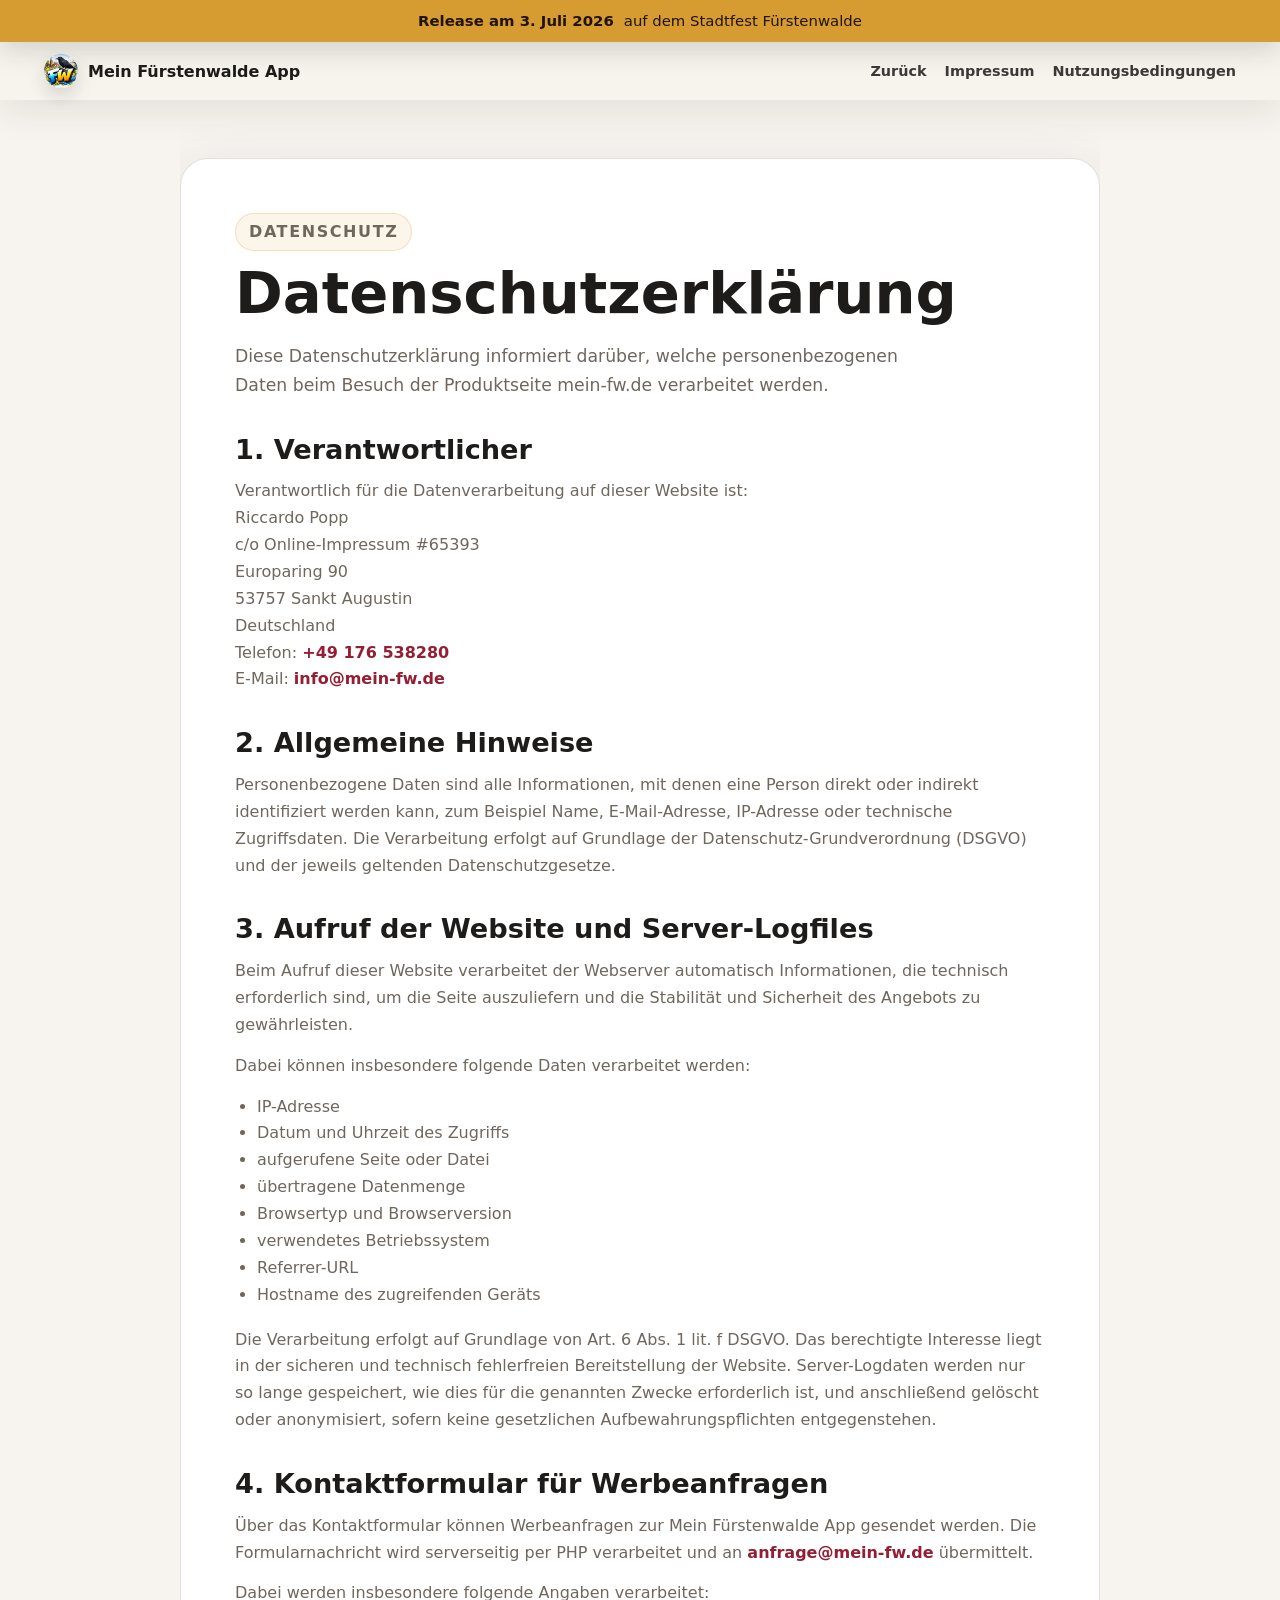
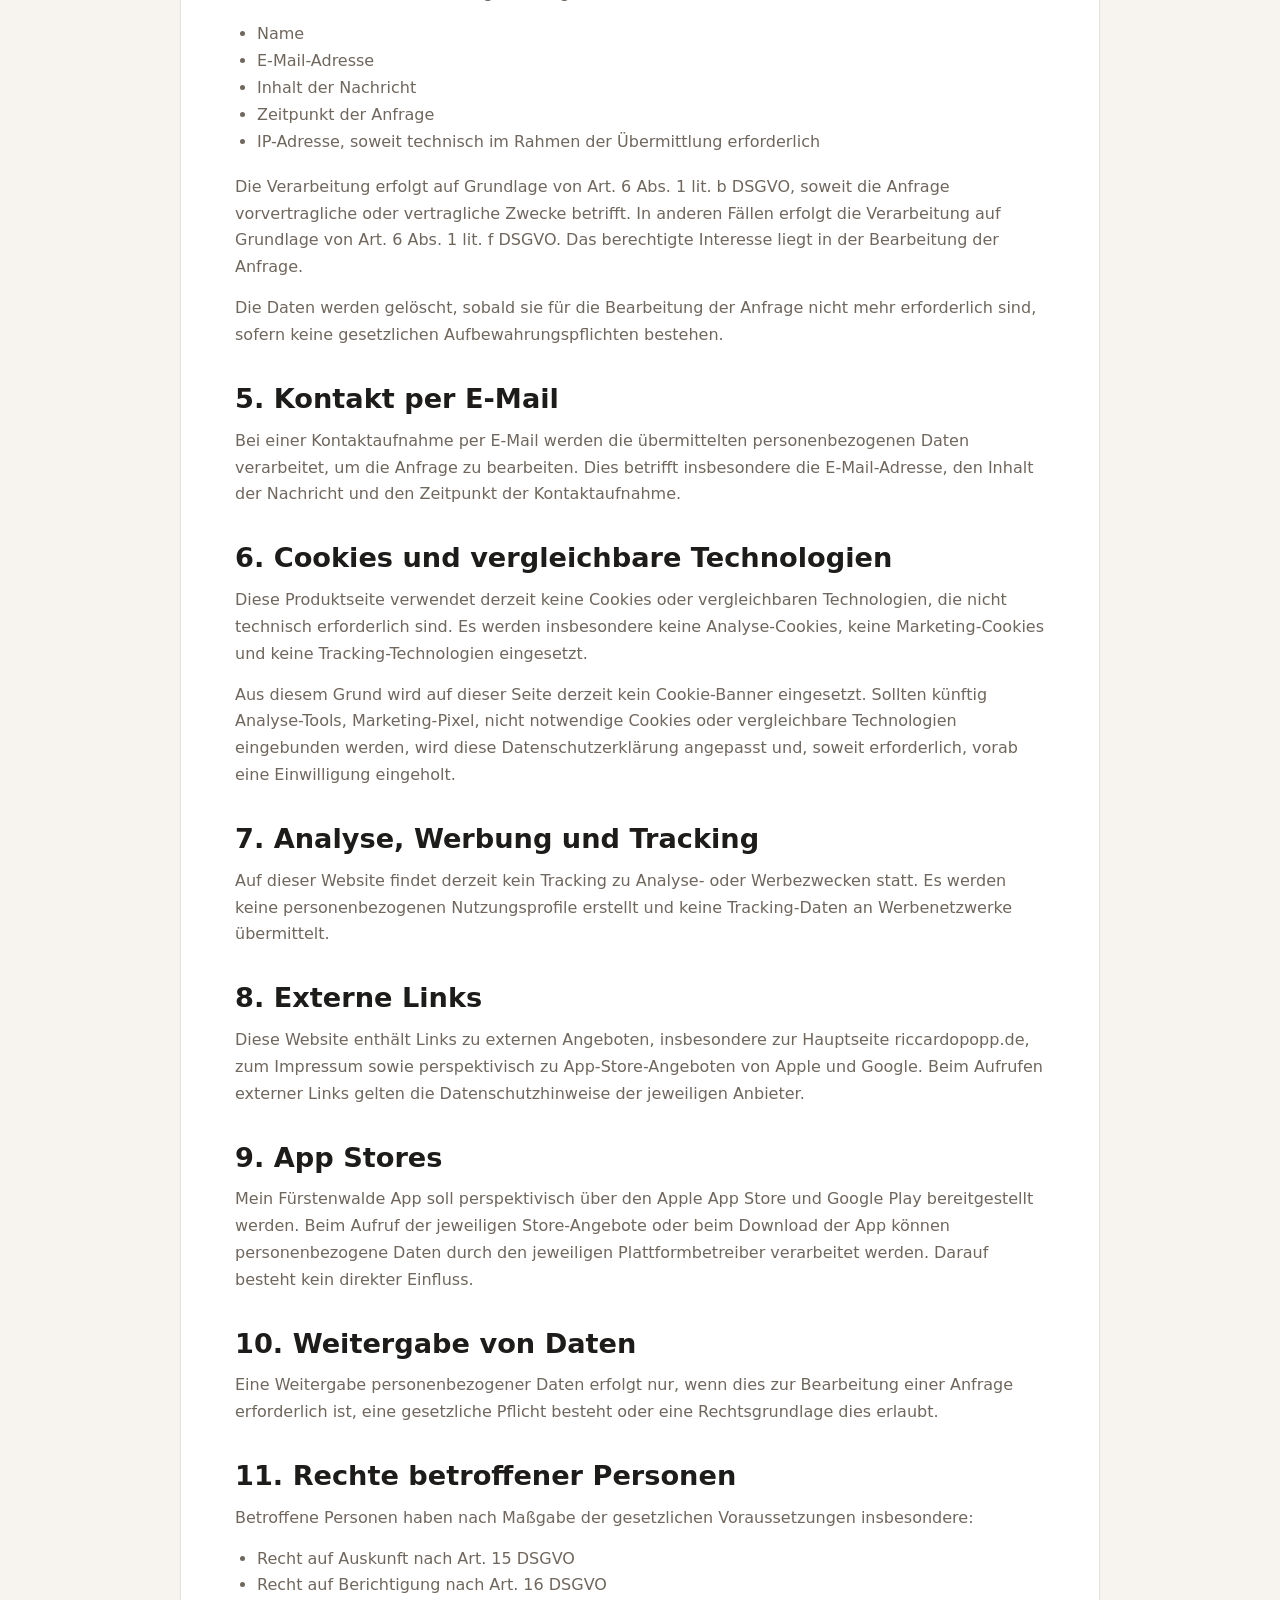
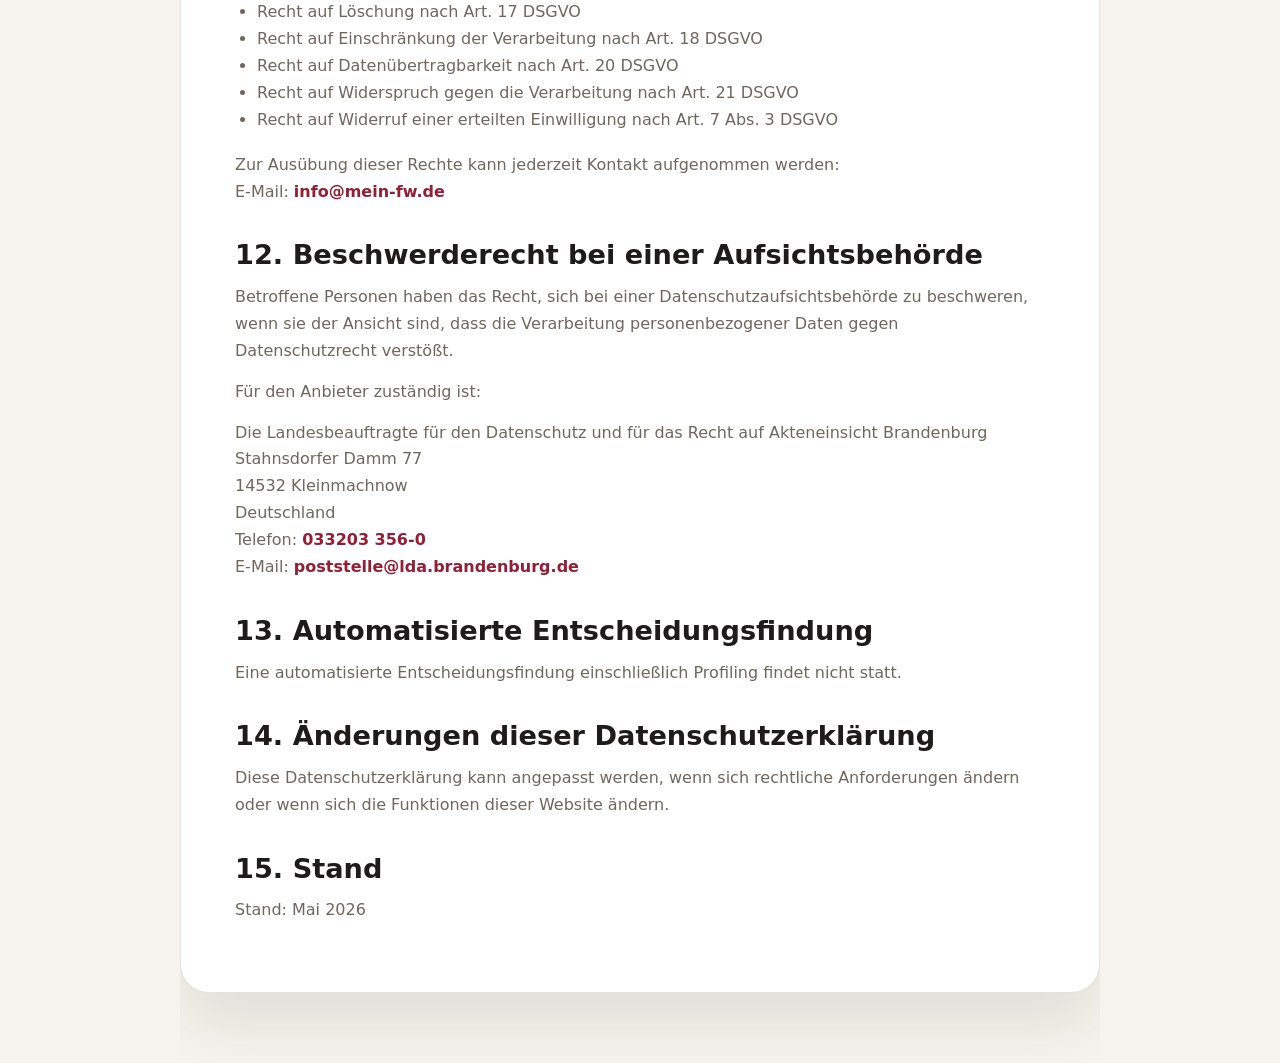
==== commit 429df427: "anpassungen design" ====
--- a/datenschutz.html
+++ b/datenschutz.html
@@ -3,11 +3,11 @@
   <head>
     <meta charset="utf-8" />
     <meta name="viewport" content="width=device-width, initial-scale=1" />
-    <meta name="description" content="Datenschutzerklärung für die Produktseite der Fürstenwalde App gemäß DSGVO." />
-    <title>Datenschutzerklärung | Fürstenwalde App</title>
+    <meta name="description" content="Datenschutzerklärung für die Produktseite Mein Fürstenwalde App gemäß DSGVO." />
+    <title>Datenschutzerklärung | Mein Fürstenwalde App</title>
     <meta name="robots" content="noindex, follow" />
     <meta name="theme-color" content="#d69b31" />
-    <link rel="canonical" href="https://fuerstenwalde.riccardopopp.de/datenschutz.html" />
+    <link rel="canonical" href="https://mein-fw.de/datenschutz.html" />
     <link rel="icon" type="image/png" sizes="512x512" href="assets/icon-512.png" />
     <link rel="apple-touch-icon" href="assets/icon-512.png" />
     <link rel="stylesheet" href="styles.css" />
@@ -19,9 +19,9 @@
     </div>
 
     <header class="site-header is-scrolled legal-header">
-      <a class="brand" href="./index.html" aria-label="Zur Fürstenwalde App Startseite">
+      <a class="brand" href="./index.html" aria-label="Zur Mein Fürstenwalde App Startseite">
         <img src="assets/icon-512.png" alt="" />
-        <span>Fürstenwalde App</span>
+        <span>Mein Fürstenwalde App</span>
       </a>
       <nav aria-label="Rechtliche Navigation">
         <a href="./index.html">Zurück</a>
@@ -36,7 +36,7 @@
         <h1>Datenschutzerklärung</h1>
         <p class="legal-intro">
           Diese Datenschutzerklärung informiert darüber, welche personenbezogenen Daten beim Besuch
-          der Produktseite fuerstenwalde.riccardopopp.de verarbeitet werden.
+          der Produktseite mein-fw.de verarbeitet werden.
         </p>
 
         <h2>1. Verantwortlicher</h2>
@@ -48,7 +48,7 @@
           53757 Sankt Augustin<br />
           Deutschland<br />
           Telefon: <a href="tel:+49176538280">+49 176 538280</a><br />
-          E-Mail: <a href="mailto:info@riccardopopp.de">info@riccardopopp.de</a>
+          E-Mail: <a href="mailto:info@mein-fw.de">info@mein-fw.de</a>
         </p>
 
         <h2>2. Allgemeine Hinweise</h2>
@@ -86,9 +86,9 @@
 
         <h2>4. Kontaktformular für Werbeanfragen</h2>
         <p>
-          Über das Kontaktformular können Werbeanfragen zur Fürstenwalde App gesendet werden. Die
+          Über das Kontaktformular können Werbeanfragen zur Mein Fürstenwalde App gesendet werden. Die
           Formularnachricht wird serverseitig per PHP verarbeitet und an
-          <a href="mailto:anfrage@riccardopopp.de">anfrage@riccardopopp.de</a> übermittelt.
+          <a href="mailto:anfrage@mein-fw.de">anfrage@mein-fw.de</a> übermittelt.
         </p>
         <p>Dabei werden insbesondere folgende Angaben verarbeitet:</p>
         <ul>
@@ -146,7 +146,7 @@
 
         <h2>9. App Stores</h2>
         <p>
-          Die Fürstenwalde App soll perspektivisch über den Apple App Store und Google Play
+          Mein Fürstenwalde App soll perspektivisch über den Apple App Store und Google Play
           bereitgestellt werden. Beim Aufruf der jeweiligen Store-Angebote oder beim Download der App
           können personenbezogene Daten durch den jeweiligen Plattformbetreiber verarbeitet werden.
           Darauf besteht kein direkter Einfluss.
@@ -172,7 +172,7 @@
         </ul>
         <p>
           Zur Ausübung dieser Rechte kann jederzeit Kontakt aufgenommen werden:<br />
-          E-Mail: <a href="mailto:info@riccardopopp.de">info@riccardopopp.de</a>
+          E-Mail: <a href="mailto:info@mein-fw.de">info@mein-fw.de</a>
         </p>
 
         <h2>12. Beschwerderecht bei einer Aufsichtsbehörde</h2>
--- a/styles.css
+++ b/styles.css
@@ -81,7 +81,7 @@
 }
 
 .release-banner strong {
-  font-weight: 950;
+  font-weight: 900;
 }
 
 .site-header {
@@ -100,10 +100,8 @@
 }
 
 .site-header.is-scrolled {
-  background: rgba(255, 250, 243, 0.9);
   color: var(--ink);
   box-shadow: 0 12px 35px rgba(45, 32, 20, 0.09);
-  backdrop-filter: blur(18px);
   padding-top: 12px;
   padding-bottom: 12px;
 }
@@ -215,9 +213,6 @@
 .hero-content {
   position: relative;
   z-index: 1;
-}
-
-.hero-content {
   max-width: 740px;
   animation: heroEnter 900ms cubic-bezier(0.16, 1, 0.3, 1) backwards;
   transform: translate3d(0, var(--hero-content-shift), 0);
@@ -226,12 +221,25 @@
 
 .eyebrow,
 .section-kicker {
-  margin: 0 0 12px;
+  display: inline-block;
+  margin: 0;
+  padding: 5px 13px 4px;
   color: var(--gold);
-  font-size: 0.74rem;
+  font-size: 0.7rem;
   font-weight: 900;
-  letter-spacing: 0.08em;
+  letter-spacing: 0.1em;
   text-transform: uppercase;
+  background: rgba(214, 155, 49, 0.1);
+  border: 1px solid rgba(214, 155, 49, 0.26);
+  border-radius: 100px;
+  line-height: 1.4;
+}
+
+.section-kicker + h1,
+.section-kicker + h2,
+.eyebrow + h1,
+.eyebrow + h2 {
+  margin-top: 20px;
 }
 
 .hero h1,
@@ -243,7 +251,22 @@
 
 .hero h1 {
   max-width: 740px;
-  font-size: clamp(2.85rem, 6.2vw, 4.9rem);
+  font-size: clamp(3rem, 6.6vw, 5.4rem);
+  line-height: 1;
+  letter-spacing: -0.02em;
+  color: white;
+}
+
+@supports (-webkit-background-clip: text) or (background-clip: text) {
+  .hero h1 {
+    background: linear-gradient(118deg, #ffffff 0%, #ffffff 32%, var(--gold) 52%, #ffffff 72%);
+    background-size: 280% auto;
+    -webkit-background-clip: text;
+    background-clip: text;
+    -webkit-text-fill-color: transparent;
+    color: transparent;
+    animation: heroTextShimmer 7s linear infinite;
+  }
 }
 
 .hero p {
@@ -269,7 +292,7 @@
   padding: 0 17px;
   border-radius: var(--radius);
   font-weight: 820;
-  transition: transform 180ms ease, box-shadow 180ms ease, background 180ms ease, border-color 180ms ease;
+  transition: transform 560ms cubic-bezier(0.34, 1.56, 0.64, 1), box-shadow 220ms ease, background 180ms ease, border-color 180ms ease;
 }
 
 .button:hover {
@@ -302,7 +325,6 @@
 .story,
 .store-release,
 .showcase,
-.features,
 .audiences,
 .waldemar,
 .ads,
@@ -349,103 +371,51 @@
   line-height: 1.62;
 }
 
-.notify-form {
-  margin-top: 24px;
-}
-
-.notify-row {
+.store-badges {
   display: flex;
+  align-items: flex-start;
+  gap: 20px;
+}
+
+.store-badges-left {
+  display: flex;
+  flex-direction: column;
+  gap: 14px;
+}
+
+.store-qr {
+  display: flex;
+  flex-direction: column;
+  align-items: center;
   gap: 10px;
-}
-
-.notify-row input[type="email"] {
-  flex: 1;
-  min-width: 0;
-  padding: 13px 16px;
-  border: 1px solid var(--line);
-  border-radius: var(--radius);
-  background: var(--surface-strong);
-  color: var(--ink);
-  font: inherit;
-  font-size: 0.97rem;
+  flex-shrink: 0;
+}
+
+.store-qr img {
+  width: 162px;
+  height: 162px;
+  border-radius: 12px;
+  background: white;
+  padding: 8px;
+  box-shadow: 0 12px 36px rgba(18, 14, 10, 0.14);
+}
+
+.store-qr p {
+  margin: 0;
+  color: var(--muted);
+  font-size: 0.75rem;
   font-weight: 700;
-  outline: none;
-  transition: border-color 160ms ease, box-shadow 160ms ease;
-}
-
-.notify-row input[type="email"]:focus {
-  border-color: var(--primary);
-  box-shadow: 0 0 0 4px rgba(148, 31, 53, 0.1);
-}
-
-.notify-row input[type="email"]::placeholder {
-  color: var(--muted);
-  font-weight: 500;
-}
-
-.notify-row button {
-  padding: 13px 20px;
-  border: 0;
-  border-radius: var(--radius);
-  background: var(--primary);
-  color: white;
-  font: inherit;
-  font-size: 0.97rem;
-  font-weight: 820;
-  white-space: nowrap;
-  cursor: pointer;
-  box-shadow: 0 10px 28px rgba(148, 31, 53, 0.24);
-  transition: transform 180ms ease, box-shadow 180ms ease, opacity 180ms ease;
-}
-
-.notify-row button:hover {
-  transform: translateY(-2px);
-  box-shadow: 0 16px 36px rgba(148, 31, 53, 0.3);
-}
-
-.notify-row button:disabled {
-  cursor: wait;
-  opacity: 0.7;
-}
-
-.notify-status {
-  margin-top: 10px;
-  font-size: 0.9rem;
-  font-weight: 800;
-  color: var(--muted);
-}
-
-.notify-status.is-success {
-  color: var(--green);
-}
-
-.notify-status.is-error {
-  color: var(--primary);
-}
-
-.sr-only {
-  position: absolute;
-  width: 1px;
-  height: 1px;
-  padding: 0;
-  margin: -1px;
-  overflow: hidden;
-  clip: rect(0, 0, 0, 0);
-  white-space: nowrap;
-  border: 0;
-}
-
-.store-badges {
-  display: grid;
-  gap: 14px;
+  text-align: center;
+  line-height: 1.5;
 }
 
 .store-badge {
-  min-height: 78px;
+  height: 74px;
+  width: 220px;
   display: flex;
   align-items: center;
-  gap: 16px;
-  padding: 15px 18px;
+  gap: 14px;
+  padding: 0 18px;
   color: white;
   background: #0e1117;
   border: 1px solid rgba(255, 255, 255, 0.12);
@@ -455,9 +425,10 @@
 }
 
 .store-badge img {
-  width: 34px;
-  height: 38px;
+  width: 28px;
+  height: 32px;
   object-fit: contain;
+  flex-shrink: 0;
 }
 
 .store-badge span,
@@ -476,11 +447,6 @@
   margin-top: 2px;
   font-size: 1.34rem;
   line-height: 1;
-}
-
-.store-badge.is-disabled {
-  cursor: default;
-  pointer-events: none;
 }
 
 .store-badge:hover {
@@ -604,7 +570,7 @@
 }
 
 .audiences {
-  padding-top: 0;
+  padding-top: var(--section-y);
 }
 
 .audience-grid {
@@ -622,7 +588,8 @@
   border: 1px solid var(--line);
   border-radius: var(--radius);
   box-shadow: 0 14px 42px rgba(45, 32, 20, 0.08);
-  transition: transform 220ms ease, box-shadow 220ms ease, border-color 220ms ease;
+  transition: box-shadow 220ms ease, border-color 220ms ease;
+  transform-style: preserve-3d;
 }
 
 .feature-grid article::before,
@@ -642,9 +609,8 @@
 .feature-grid article:hover,
 .audience-grid article:hover,
 .team-grid article:hover {
-  transform: translateY(-4px);
   border-color: rgba(148, 31, 53, 0.24);
-  box-shadow: 0 22px 60px rgba(45, 32, 20, 0.13);
+  box-shadow: 0 28px 70px rgba(45, 32, 20, 0.16);
 }
 
 .feature-grid article:hover::before,
@@ -1430,6 +1396,30 @@
 }
 
 @media (max-width: 640px) {
+  .store-badges {
+    flex-direction: column;
+    align-items: flex-start;
+  }
+
+  .store-badges-left {
+    width: 100%;
+  }
+
+  .store-badge {
+    width: 100%;
+  }
+
+  .store-qr {
+    flex-direction: row;
+    align-items: center;
+    gap: 16px;
+  }
+
+  .store-qr img {
+    width: 90px;
+    height: 90px;
+  }
+
   .site-header {
     padding: 13px 16px;
     top: 54px;
@@ -1463,7 +1453,6 @@
   .story,
   .store-release,
   .showcase,
-  .features,
   .audiences,
   .waldemar,
   .ads,
@@ -1474,6 +1463,10 @@
     width: min(100% - 28px, var(--max));
   }
 
+  .features-inner {
+    width: min(100% - 28px, var(--max));
+  }
+
   .proof-strip,
   .feature-grid,
   .audience-grid,
@@ -1486,7 +1479,6 @@
   .story,
   .store-release,
   .showcase,
-  .features,
   .audiences,
   .waldemar,
   .ads,
@@ -1547,14 +1539,6 @@
     padding: 42px 18px;
   }
 
-  .notify-row {
-    flex-direction: column;
-  }
-
-  .notify-row button {
-    width: 100%;
-  }
-
   footer {
     flex-direction: column;
     align-items: flex-start;
@@ -1567,6 +1551,283 @@
     gap: 14px;
   }
 }
+
+.partners {
+  padding: var(--section-y-tight) 0;
+}
+
+.partners-heading {
+  width: min(var(--max), calc(100% - 40px));
+  margin: 0 auto 32px;
+  text-align: center;
+}
+
+.partners-heading .section-kicker {
+  margin-bottom: 10px;
+  font-size: 1rem;
+  letter-spacing: 0.12em;
+}
+
+.partners-heading h2 {
+  max-width: 640px;
+  margin: 0 auto;
+}
+
+.partners-track-wrap {
+  overflow: hidden;
+  padding: 12px 0;
+  mask-image: linear-gradient(90deg, transparent, black 10%, black 90%, transparent);
+  -webkit-mask-image: linear-gradient(90deg, transparent, black 10%, black 90%, transparent);
+}
+
+.partners-track {
+  display: flex;
+  align-items: center;
+  width: max-content;
+  animation: partnerScroll 28s linear infinite;
+}
+
+.partners-track:hover {
+  animation-play-state: paused;
+}
+
+.partner-logo {
+  display: flex;
+  align-items: center;
+  justify-content: center;
+  width: 240px;
+  height: 140px;
+  padding: 22px 28px;
+  margin-right: 28px;
+  background: var(--surface-strong);
+  border: 1px solid var(--line);
+  border-radius: 20px;
+  box-shadow: 0 12px 36px rgba(45, 32, 20, 0.08);
+  transition: transform 220ms ease, box-shadow 220ms ease, border-color 220ms ease;
+  flex-shrink: 0;
+}
+
+.partner-logo:hover {
+  transform: translateY(-5px);
+  border-color: rgba(148, 31, 53, 0.2);
+  box-shadow: 0 24px 56px rgba(45, 32, 20, 0.14);
+}
+
+.partner-logo img {
+  height: 90px;
+  width: auto;
+  max-width: 190px;
+  object-fit: contain;
+  transition: transform 220ms ease;
+}
+
+.partner-logo:hover img {
+  transform: scale(1.04);
+}
+
+@keyframes partnerScroll {
+  from { transform: translateX(0); }
+  to   { transform: translateX(-25%); }
+}
+
+@media (max-width: 640px) {
+  .partner-logo {
+    width: 180px;
+    height: 110px;
+    padding: 16px 20px;
+  }
+
+  .partner-logo img {
+    height: 68px;
+    max-width: 140px;
+  }
+}
+
+/* Hero eyebrow pill — stärker auf dunklem Hintergrund */
+.hero .eyebrow {
+  background: rgba(214, 155, 49, 0.18);
+  border-color: rgba(214, 155, 49, 0.45);
+}
+
+/* ─── Apple Design Upgrades ─────────────────────────────────── */
+
+@keyframes heroTextShimmer {
+  from { background-position: 200% center; }
+  to   { background-position: -80% center; }
+}
+
+/* Bento grid */
+.feature-grid article:nth-child(1),
+.feature-grid article:nth-child(4),
+.feature-grid article:nth-child(6) {
+  grid-column: span 2;
+  padding: 30px 32px;
+  min-height: 220px;
+}
+
+.feature-grid article:nth-child(1) {
+  background: linear-gradient(135deg, var(--surface-strong) 55%, rgba(214, 155, 49, 0.06));
+}
+
+.feature-grid article:nth-child(1) h3,
+.feature-grid article:nth-child(4) h3,
+.feature-grid article:nth-child(6) h3 {
+  font-size: 1.38rem;
+  margin-top: 16px;
+}
+
+.feature-grid article:nth-child(1) > span,
+.feature-grid article:nth-child(4) > span,
+.feature-grid article:nth-child(6) > span {
+  font-size: 4.5rem;
+  font-weight: 900;
+  line-height: 1;
+  color: var(--primary);
+  opacity: 0.1;
+  position: absolute;
+  right: 28px;
+  bottom: 20px;
+  pointer-events: none;
+  transition: opacity 220ms ease;
+}
+
+.feature-grid article:nth-child(1):hover > span,
+.feature-grid article:nth-child(4):hover > span,
+.feature-grid article:nth-child(6):hover > span {
+  opacity: 0.16;
+}
+
+@media (max-width: 920px) {
+  .feature-grid article:nth-child(1),
+  .feature-grid article:nth-child(4),
+  .feature-grid article:nth-child(6) {
+    grid-column: span 1;
+  }
+}
+
+/* Button press micro-interaction */
+.button:active {
+  transform: scale(0.96) translateY(1px) !important;
+  transition-duration: 80ms !important;
+}
+
+/* Spring on store badges & partner logos */
+.store-badge {
+  transition: transform 560ms cubic-bezier(0.34, 1.56, 0.64, 1), box-shadow 220ms ease;
+}
+
+.partner-logo {
+  transition: transform 560ms cubic-bezier(0.34, 1.56, 0.64, 1), box-shadow 220ms ease, border-color 220ms ease;
+}
+
+/* ── Dark Features Section ─────────────────────────────────── */
+.features {
+  position: relative;
+  overflow: hidden;
+  background: #090d14;
+  padding: var(--section-y) 0 clamp(36px, 4.5vw, 60px);
+}
+
+.features-inner {
+  width: min(var(--max), calc(100% - 40px));
+  margin: 0 auto;
+  position: relative;
+  z-index: 1;
+}
+
+/* Animated colour mesh — more visible on dark */
+.features::before {
+  content: "";
+  position: absolute;
+  inset: -40%;
+  background:
+    radial-gradient(ellipse at 15% 40%, rgba(148, 31, 53, 0.22) 0%, transparent 52%),
+    radial-gradient(ellipse at 82% 18%, rgba(31, 111, 109, 0.18) 0%, transparent 46%),
+    radial-gradient(ellipse at 55% 82%, rgba(214, 155, 49, 0.12) 0%, transparent 42%);
+  animation: meshDrift 16s ease-in-out infinite alternate;
+  pointer-events: none;
+  z-index: 0;
+}
+
+@keyframes meshDrift {
+  from { transform: translate(0, 0) scale(1); }
+  to   { transform: translate(5%, 4%) scale(1.1); }
+}
+
+/* Section heading on dark */
+.features .section-heading {
+  position: relative;
+  z-index: 1;
+}
+
+.features .section-heading h2 {
+  color: #ffffff;
+}
+
+.features .section-kicker {
+  background: rgba(214, 155, 49, 0.15);
+  border-color: rgba(214, 155, 49, 0.38);
+  color: var(--gold);
+}
+
+/* Glassmorphism cards on dark */
+.features .feature-grid article {
+  background: rgba(255, 255, 255, 0.05);
+  border-color: rgba(255, 255, 255, 0.1);
+  box-shadow: 0 8px 32px rgba(0, 0, 0, 0.45), inset 0 1px 0 rgba(255, 255, 255, 0.07);
+  backdrop-filter: blur(14px);
+  -webkit-backdrop-filter: blur(14px);
+}
+
+.features .feature-grid article::before {
+  background: linear-gradient(135deg, rgba(255, 255, 255, 0.1), rgba(255, 255, 255, 0));
+}
+
+.features .feature-grid article:hover {
+  background: rgba(255, 255, 255, 0.09);
+  border-color: rgba(255, 255, 255, 0.18);
+  box-shadow:
+    0 20px 60px rgba(0, 0, 0, 0.55),
+    0 0 48px rgba(148, 31, 53, 0.2),
+    inset 0 1px 0 rgba(255, 255, 255, 0.12);
+}
+
+.features .feature-grid h3 {
+  color: #ffffff;
+}
+
+.features .feature-grid p {
+  color: rgba(255, 255, 255, 0.6);
+}
+
+/* Small bento number → gold on dark */
+.features .feature-grid > article > span:first-child {
+  color: var(--gold);
+}
+
+/* Watermark numbers on big bento cards → white */
+.features .feature-grid article:nth-child(1) > span,
+.features .feature-grid article:nth-child(4) > span,
+.features .feature-grid article:nth-child(6) > span {
+  color: #ffffff;
+  opacity: 0.06;
+}
+
+/* Stronger glassmorphism on scrolled header */
+.site-header.is-scrolled {
+  background: rgba(247, 244, 239, 0.78);
+  backdrop-filter: blur(32px) saturate(200%);
+  -webkit-backdrop-filter: blur(32px) saturate(200%);
+}
+
+@media (max-width: 640px) {
+  .features {
+    padding-top: 52px;
+    padding-bottom: 40px;
+  }
+}
+
+/* ─────────────────────────────────────────────────────────── */
 
 @media (prefers-reduced-motion: reduce) {
   *,
